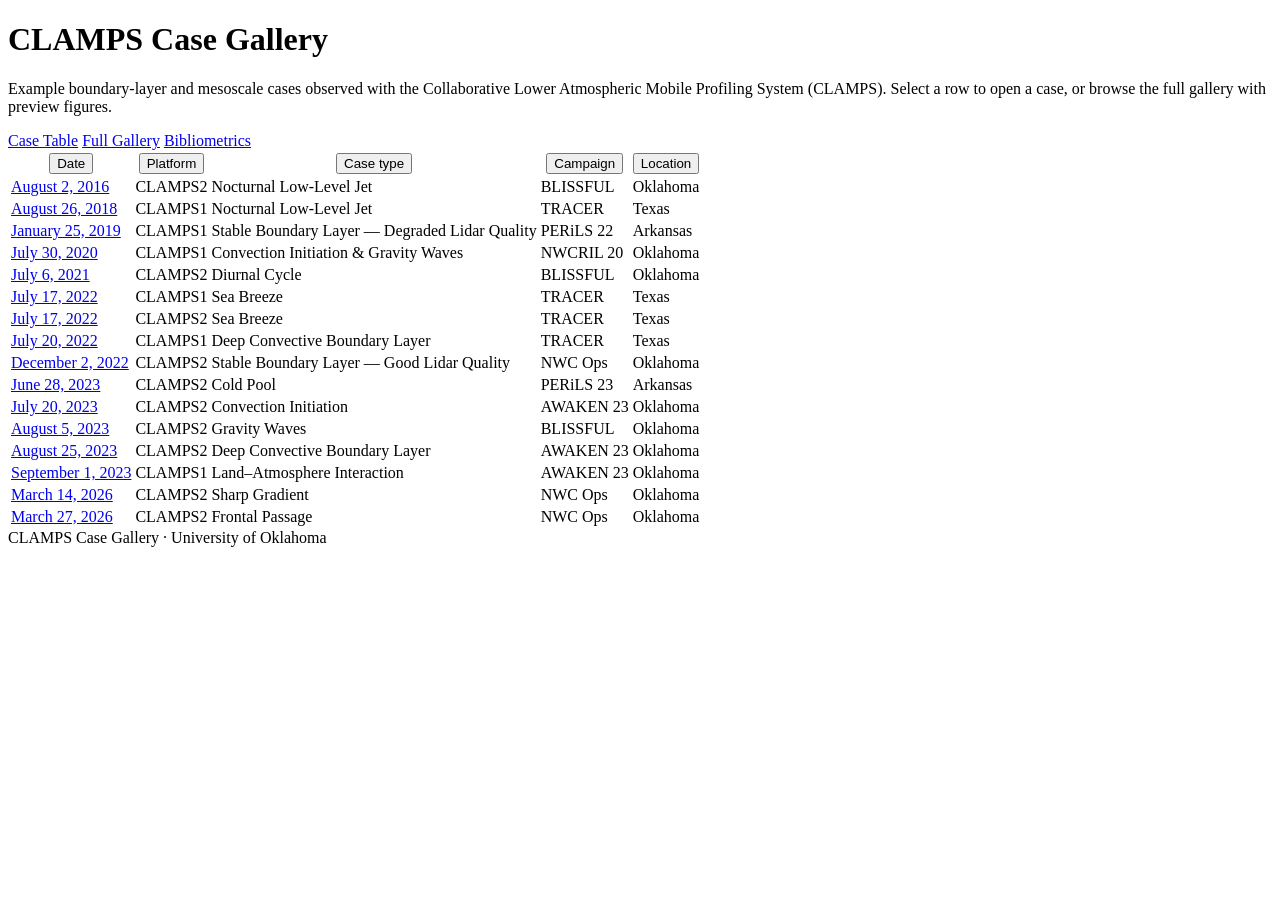
==== index.html @ bdd26a5c "Sync bibliometrics pipeline and Binder notebook for 726-work reproduction." ====
<!DOCTYPE html>
<html lang="en">
<head>
  <meta charset="utf-8">
  <meta name="viewport" content="width=device-width, initial-scale=1">
  <title>CLAMPS Case Gallery</title>
  <meta name="description" content="A directory of CLAMPS example cases with instrument visualizations.">
  <base href="./">
  <link rel="stylesheet" href="css/style.css">
</head>
<body>
  <header class="site-header">
    <div class="site-header__inner">
      <h1>CLAMPS Case Gallery</h1>
      <p>
        Example boundary-layer and mesoscale cases observed with the Collaborative
        Lower Atmospheric Mobile Profiling System (CLAMPS). Select a row to open
        a case, or browse the full gallery with preview figures.
      </p>
      <div class="header-actions">
        <a href="index.html" class="header-link header-link--active" aria-current="page">Case Table</a>
        <a href="gallery.html" class="header-link">Full Gallery</a>
        <a href="bibliometrics/index.html" class="header-link">Bibliometrics</a>
      </div>
    </div>
  </header>

  <main>
    <div class="table-panel">
      <table class="case-table" aria-label="CLAMPS example cases">
        <thead>
          <tr>
            <th scope="col">
              <button type="button" class="case-table__sort" data-column="date" aria-sort="ascending">
                Date <span class="case-table__sort-indicator" aria-hidden="true"></span>
              </button>
            </th>
            <th scope="col">
              <button type="button" class="case-table__sort" data-column="platform" aria-sort="none">
                Platform <span class="case-table__sort-indicator" aria-hidden="true"></span>
              </button>
            </th>
            <th scope="col">
              <button type="button" class="case-table__sort" data-column="title" aria-sort="none">
                Case type <span class="case-table__sort-indicator" aria-hidden="true"></span>
              </button>
            </th>
            <th scope="col">
              <button type="button" class="case-table__sort" data-column="campaign" aria-sort="none">
                Campaign <span class="case-table__sort-indicator" aria-hidden="true"></span>
              </button>
            </th>
            <th scope="col">
              <button type="button" class="case-table__sort" data-column="location" aria-sort="none">
                Location <span class="case-table__sort-indicator" aria-hidden="true"></span>
              </button>
            </th>
          </tr>
        </thead>
        <tbody id="case-table-body">
          <tr class="case-table__row" tabindex="0" role="link" data-href="case.html?id=nllj_c2" data-date="2016-08-02" data-platform="CLAMPS2" data-title="Nocturnal Low-Level Jet" data-campaign="BLISSFUL" data-location="Oklahoma">
            <td><a href="case.html?id=nllj_c2">August 2, 2016</a></td>
            <td>CLAMPS2</td>
            <td>Nocturnal Low-Level Jet</td>
            <td>BLISSFUL</td>
            <td>Oklahoma</td>
          </tr>
          <tr class="case-table__row" tabindex="0" role="link" data-href="case.html?id=nllj_c1" data-date="2018-08-26" data-platform="CLAMPS1" data-title="Nocturnal Low-Level Jet" data-campaign="TRACER" data-location="Texas">
            <td><a href="case.html?id=nllj_c1">August 26, 2018</a></td>
            <td>CLAMPS1</td>
            <td>Nocturnal Low-Level Jet</td>
            <td>TRACER</td>
            <td>Texas</td>
          </tr>
          <tr class="case-table__row" tabindex="0" role="link" data-href="case.html?id=stable_bad_dl_c1" data-date="2019-01-25" data-platform="CLAMPS1" data-title="Stable Boundary Layer — Degraded Lidar Quality" data-campaign="PERiLS 22" data-location="Arkansas">
            <td><a href="case.html?id=stable_bad_dl_c1">January 25, 2019</a></td>
            <td>CLAMPS1</td>
            <td>Stable Boundary Layer — Degraded Lidar Quality</td>
            <td>PERiLS 22</td>
            <td>Arkansas</td>
          </tr>
          <tr class="case-table__row" tabindex="0" role="link" data-href="case.html?id=ci_gravity_waves_c1" data-date="2020-07-30" data-platform="CLAMPS1" data-title="Convection Initiation &amp; Gravity Waves" data-campaign="NWCRIL 20" data-location="Oklahoma">
            <td><a href="case.html?id=ci_gravity_waves_c1">July 30, 2020</a></td>
            <td>CLAMPS1</td>
            <td>Convection Initiation &amp; Gravity Waves</td>
            <td>NWCRIL 20</td>
            <td>Oklahoma</td>
          </tr>
          <tr class="case-table__row" tabindex="0" role="link" data-href="case.html?id=diurnal_c2" data-date="2021-07-06" data-platform="CLAMPS2" data-title="Diurnal Cycle" data-campaign="BLISSFUL" data-location="Oklahoma">
            <td><a href="case.html?id=diurnal_c2">July 6, 2021</a></td>
            <td>CLAMPS2</td>
            <td>Diurnal Cycle</td>
            <td>BLISSFUL</td>
            <td>Oklahoma</td>
          </tr>
          <tr class="case-table__row" tabindex="0" role="link" data-href="case.html?id=sea_breeze_c1" data-date="2022-07-17" data-platform="CLAMPS1" data-title="Sea Breeze" data-campaign="TRACER" data-location="Texas">
            <td><a href="case.html?id=sea_breeze_c1">July 17, 2022</a></td>
            <td>CLAMPS1</td>
            <td>Sea Breeze</td>
            <td>TRACER</td>
            <td>Texas</td>
          </tr>
          <tr class="case-table__row" tabindex="0" role="link" data-href="case.html?id=sea_breeze_c2" data-date="2022-07-17" data-platform="CLAMPS2" data-title="Sea Breeze" data-campaign="TRACER" data-location="Texas">
            <td><a href="case.html?id=sea_breeze_c2">July 17, 2022</a></td>
            <td>CLAMPS2</td>
            <td>Sea Breeze</td>
            <td>TRACER</td>
            <td>Texas</td>
          </tr>
          <tr class="case-table__row" tabindex="0" role="link" data-href="case.html?id=deep_cbl_c1" data-date="2022-07-20" data-platform="CLAMPS1" data-title="Deep Convective Boundary Layer" data-campaign="TRACER" data-location="Texas">
            <td><a href="case.html?id=deep_cbl_c1">July 20, 2022</a></td>
            <td>CLAMPS1</td>
            <td>Deep Convective Boundary Layer</td>
            <td>TRACER</td>
            <td>Texas</td>
          </tr>
          <tr class="case-table__row" tabindex="0" role="link" data-href="case.html?id=stable_good_dl_c2" data-date="2022-12-02" data-platform="CLAMPS2" data-title="Stable Boundary Layer — Good Lidar Quality" data-campaign="NWC Ops" data-location="Oklahoma">
            <td><a href="case.html?id=stable_good_dl_c2">December 2, 2022</a></td>
            <td>CLAMPS2</td>
            <td>Stable Boundary Layer — Good Lidar Quality</td>
            <td>NWC Ops</td>
            <td>Oklahoma</td>
          </tr>
          <tr class="case-table__row" tabindex="0" role="link" data-href="case.html?id=cold_pool_c2" data-date="2023-06-28" data-platform="CLAMPS2" data-title="Cold Pool" data-campaign="PERiLS 23" data-location="Arkansas">
            <td><a href="case.html?id=cold_pool_c2">June 28, 2023</a></td>
            <td>CLAMPS2</td>
            <td>Cold Pool</td>
            <td>PERiLS 23</td>
            <td>Arkansas</td>
          </tr>
          <tr class="case-table__row" tabindex="0" role="link" data-href="case.html?id=ci_c2" data-date="2023-07-20" data-platform="CLAMPS2" data-title="Convection Initiation" data-campaign="AWAKEN 23" data-location="Oklahoma">
            <td><a href="case.html?id=ci_c2">July 20, 2023</a></td>
            <td>CLAMPS2</td>
            <td>Convection Initiation</td>
            <td>AWAKEN 23</td>
            <td>Oklahoma</td>
          </tr>
          <tr class="case-table__row" tabindex="0" role="link" data-href="case.html?id=gravity_waves_c2" data-date="2023-08-05" data-platform="CLAMPS2" data-title="Gravity Waves" data-campaign="BLISSFUL" data-location="Oklahoma">
            <td><a href="case.html?id=gravity_waves_c2">August 5, 2023</a></td>
            <td>CLAMPS2</td>
            <td>Gravity Waves</td>
            <td>BLISSFUL</td>
            <td>Oklahoma</td>
          </tr>
          <tr class="case-table__row" tabindex="0" role="link" data-href="case.html?id=deep_cbl_c2" data-date="2023-08-25" data-platform="CLAMPS2" data-title="Deep Convective Boundary Layer" data-campaign="AWAKEN 23" data-location="Oklahoma">
            <td><a href="case.html?id=deep_cbl_c2">August 25, 2023</a></td>
            <td>CLAMPS2</td>
            <td>Deep Convective Boundary Layer</td>
            <td>AWAKEN 23</td>
            <td>Oklahoma</td>
          </tr>
          <tr class="case-table__row" tabindex="0" role="link" data-href="case.html?id=la_interaction_c1" data-date="2023-09-01" data-platform="CLAMPS1" data-title="Land–Atmosphere Interaction" data-campaign="AWAKEN 23" data-location="Oklahoma">
            <td><a href="case.html?id=la_interaction_c1">September 1, 2023</a></td>
            <td>CLAMPS1</td>
            <td>Land–Atmosphere Interaction</td>
            <td>AWAKEN 23</td>
            <td>Oklahoma</td>
          </tr>
          <tr class="case-table__row" tabindex="0" role="link" data-href="case.html?id=sharp_grad_c2" data-date="2026-03-14" data-platform="CLAMPS2" data-title="Sharp Gradient" data-campaign="NWC Ops" data-location="Oklahoma">
            <td><a href="case.html?id=sharp_grad_c2">March 14, 2026</a></td>
            <td>CLAMPS2</td>
            <td>Sharp Gradient</td>
            <td>NWC Ops</td>
            <td>Oklahoma</td>
          </tr>
          <tr class="case-table__row" tabindex="0" role="link" data-href="case.html?id=fropa_c2" data-date="2026-03-27" data-platform="CLAMPS2" data-title="Frontal Passage" data-campaign="NWC Ops" data-location="Oklahoma">
            <td><a href="case.html?id=fropa_c2">March 27, 2026</a></td>
            <td>CLAMPS2</td>
            <td>Frontal Passage</td>
            <td>NWC Ops</td>
            <td>Oklahoma</td>
          </tr>
        </tbody>
      </table>
    </div>
  </main>

  <footer class="site-footer">
    CLAMPS Case Gallery &middot; University of Oklahoma
  </footer>

  <script type="module" src="js/home.js"></script>
</body>
</html>
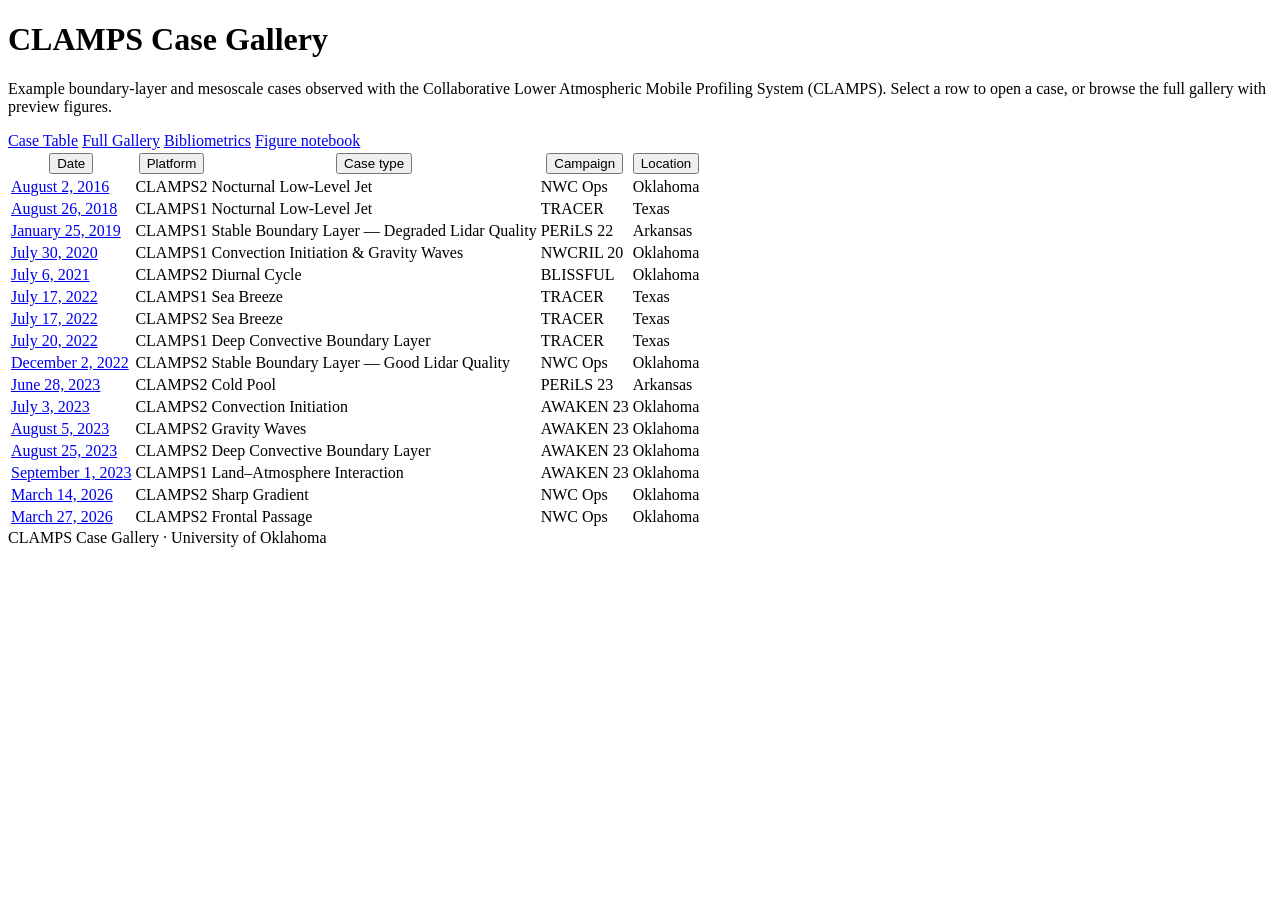
==== commit 167f7c86: "Publish updated gallery figures, metadata fixes, and ci_c1 Binder notebook. Replots all 17 cases wit" ====
--- a/index.html
+++ b/index.html
@@ -21,6 +21,7 @@
         <a href="index.html" class="header-link header-link--active" aria-current="page">Case Table</a>
         <a href="gallery.html" class="header-link">Full Gallery</a>
         <a href="bibliometrics/index.html" class="header-link">Bibliometrics</a>
+        <a href="case_reproduce/index.html" class="header-link">Figure notebook</a>
       </div>
     </div>
   </header>
@@ -58,11 +59,11 @@
           </tr>
         </thead>
         <tbody id="case-table-body">
-          <tr class="case-table__row" tabindex="0" role="link" data-href="case.html?id=nllj_c2" data-date="2016-08-02" data-platform="CLAMPS2" data-title="Nocturnal Low-Level Jet" data-campaign="BLISSFUL" data-location="Oklahoma">
+          <tr class="case-table__row" tabindex="0" role="link" data-href="case.html?id=nllj_c2" data-date="2016-08-02" data-platform="CLAMPS2" data-title="Nocturnal Low-Level Jet" data-campaign="NWC Ops" data-location="Oklahoma">
             <td><a href="case.html?id=nllj_c2">August 2, 2016</a></td>
             <td>CLAMPS2</td>
             <td>Nocturnal Low-Level Jet</td>
-            <td>BLISSFUL</td>
+            <td>NWC Ops</td>
             <td>Oklahoma</td>
           </tr>
           <tr class="case-table__row" tabindex="0" role="link" data-href="case.html?id=nllj_c1" data-date="2018-08-26" data-platform="CLAMPS1" data-title="Nocturnal Low-Level Jet" data-campaign="TRACER" data-location="Texas">
@@ -128,18 +129,18 @@
             <td>PERiLS 23</td>
             <td>Arkansas</td>
           </tr>
-          <tr class="case-table__row" tabindex="0" role="link" data-href="case.html?id=ci_c2" data-date="2023-07-20" data-platform="CLAMPS2" data-title="Convection Initiation" data-campaign="AWAKEN 23" data-location="Oklahoma">
-            <td><a href="case.html?id=ci_c2">July 20, 2023</a></td>
+          <tr class="case-table__row" tabindex="0" role="link" data-href="case.html?id=ci_c2" data-date="2023-07-03" data-platform="CLAMPS2" data-title="Convection Initiation" data-campaign="AWAKEN 23" data-location="Oklahoma">
+            <td><a href="case.html?id=ci_c2">July 3, 2023</a></td>
             <td>CLAMPS2</td>
             <td>Convection Initiation</td>
             <td>AWAKEN 23</td>
             <td>Oklahoma</td>
           </tr>
-          <tr class="case-table__row" tabindex="0" role="link" data-href="case.html?id=gravity_waves_c2" data-date="2023-08-05" data-platform="CLAMPS2" data-title="Gravity Waves" data-campaign="BLISSFUL" data-location="Oklahoma">
+          <tr class="case-table__row" tabindex="0" role="link" data-href="case.html?id=gravity_waves_c2" data-date="2023-08-05" data-platform="CLAMPS2" data-title="Gravity Waves" data-campaign="AWAKEN 23" data-location="Oklahoma">
             <td><a href="case.html?id=gravity_waves_c2">August 5, 2023</a></td>
             <td>CLAMPS2</td>
             <td>Gravity Waves</td>
-            <td>BLISSFUL</td>
+            <td>AWAKEN 23</td>
             <td>Oklahoma</td>
           </tr>
           <tr class="case-table__row" tabindex="0" role="link" data-href="case.html?id=deep_cbl_c2" data-date="2023-08-25" data-platform="CLAMPS2" data-title="Deep Convective Boundary Layer" data-campaign="AWAKEN 23" data-location="Oklahoma">
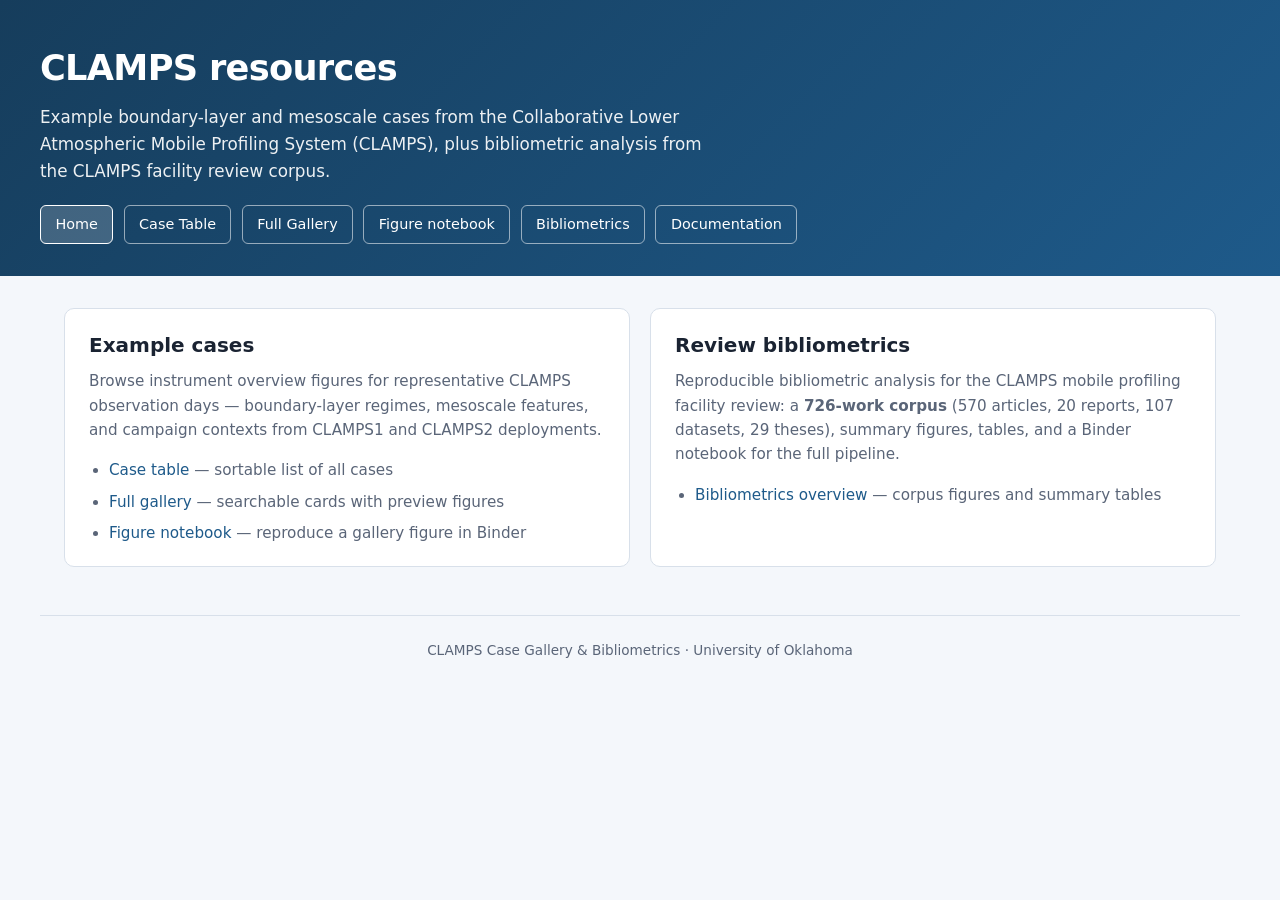
==== commit 24fd986a: "Add site hub, unified nav, and explicit CLAMPS data notebook. Split the home page into a light hub w" ====
--- a/index.html
+++ b/index.html
@@ -3,183 +3,64 @@
 <head>
   <meta charset="utf-8">
   <meta name="viewport" content="width=device-width, initial-scale=1">
-  <title>CLAMPS Case Gallery</title>
-  <meta name="description" content="A directory of CLAMPS example cases with instrument visualizations.">
+  <title>CLAMPS Case Gallery &amp; Bibliometrics</title>
+  <meta name="description" content="CLAMPS example cases, figure reproduction notebooks, and review-paper bibliometric analysis.">
   <base href="./">
   <link rel="stylesheet" href="css/style.css">
 </head>
 <body>
   <header class="site-header">
     <div class="site-header__inner">
-      <h1>CLAMPS Case Gallery</h1>
+      <h1>CLAMPS resources</h1>
       <p>
-        Example boundary-layer and mesoscale cases observed with the Collaborative
-        Lower Atmospheric Mobile Profiling System (CLAMPS). Select a row to open
-        a case, or browse the full gallery with preview figures.
+        Example boundary-layer and mesoscale cases from the Collaborative Lower
+        Atmospheric Mobile Profiling System (CLAMPS), plus bibliometric analysis
+        from the CLAMPS facility review corpus.
       </p>
       <div class="header-actions">
-        <a href="index.html" class="header-link header-link--active" aria-current="page">Case Table</a>
+        <a href="index.html" class="header-link header-link--active" aria-current="page">Home</a>
+        <a href="case-table.html" class="header-link">Case Table</a>
         <a href="gallery.html" class="header-link">Full Gallery</a>
+        <a href="case_reproduce/index.html" class="header-link">Figure notebook</a>
         <a href="bibliometrics/index.html" class="header-link">Bibliometrics</a>
-        <a href="case_reproduce/index.html" class="header-link">Figure notebook</a>
+        <a href="README.md" class="header-link">Documentation</a>
       </div>
     </div>
   </header>
 
   <main>
-    <div class="table-panel">
-      <table class="case-table" aria-label="CLAMPS example cases">
-        <thead>
-          <tr>
-            <th scope="col">
-              <button type="button" class="case-table__sort" data-column="date" aria-sort="ascending">
-                Date <span class="case-table__sort-indicator" aria-hidden="true"></span>
-              </button>
-            </th>
-            <th scope="col">
-              <button type="button" class="case-table__sort" data-column="platform" aria-sort="none">
-                Platform <span class="case-table__sort-indicator" aria-hidden="true"></span>
-              </button>
-            </th>
-            <th scope="col">
-              <button type="button" class="case-table__sort" data-column="title" aria-sort="none">
-                Case type <span class="case-table__sort-indicator" aria-hidden="true"></span>
-              </button>
-            </th>
-            <th scope="col">
-              <button type="button" class="case-table__sort" data-column="campaign" aria-sort="none">
-                Campaign <span class="case-table__sort-indicator" aria-hidden="true"></span>
-              </button>
-            </th>
-            <th scope="col">
-              <button type="button" class="case-table__sort" data-column="location" aria-sort="none">
-                Location <span class="case-table__sort-indicator" aria-hidden="true"></span>
-              </button>
-            </th>
-          </tr>
-        </thead>
-        <tbody id="case-table-body">
-          <tr class="case-table__row" tabindex="0" role="link" data-href="case.html?id=nllj_c2" data-date="2016-08-02" data-platform="CLAMPS2" data-title="Nocturnal Low-Level Jet" data-campaign="NWC Ops" data-location="Oklahoma">
-            <td><a href="case.html?id=nllj_c2">August 2, 2016</a></td>
-            <td>CLAMPS2</td>
-            <td>Nocturnal Low-Level Jet</td>
-            <td>NWC Ops</td>
-            <td>Oklahoma</td>
-          </tr>
-          <tr class="case-table__row" tabindex="0" role="link" data-href="case.html?id=nllj_c1" data-date="2018-08-26" data-platform="CLAMPS1" data-title="Nocturnal Low-Level Jet" data-campaign="TRACER" data-location="Texas">
-            <td><a href="case.html?id=nllj_c1">August 26, 2018</a></td>
-            <td>CLAMPS1</td>
-            <td>Nocturnal Low-Level Jet</td>
-            <td>TRACER</td>
-            <td>Texas</td>
-          </tr>
-          <tr class="case-table__row" tabindex="0" role="link" data-href="case.html?id=stable_bad_dl_c1" data-date="2019-01-25" data-platform="CLAMPS1" data-title="Stable Boundary Layer — Degraded Lidar Quality" data-campaign="PERiLS 22" data-location="Arkansas">
-            <td><a href="case.html?id=stable_bad_dl_c1">January 25, 2019</a></td>
-            <td>CLAMPS1</td>
-            <td>Stable Boundary Layer — Degraded Lidar Quality</td>
-            <td>PERiLS 22</td>
-            <td>Arkansas</td>
-          </tr>
-          <tr class="case-table__row" tabindex="0" role="link" data-href="case.html?id=ci_gravity_waves_c1" data-date="2020-07-30" data-platform="CLAMPS1" data-title="Convection Initiation &amp; Gravity Waves" data-campaign="NWCRIL 20" data-location="Oklahoma">
-            <td><a href="case.html?id=ci_gravity_waves_c1">July 30, 2020</a></td>
-            <td>CLAMPS1</td>
-            <td>Convection Initiation &amp; Gravity Waves</td>
-            <td>NWCRIL 20</td>
-            <td>Oklahoma</td>
-          </tr>
-          <tr class="case-table__row" tabindex="0" role="link" data-href="case.html?id=diurnal_c2" data-date="2021-07-06" data-platform="CLAMPS2" data-title="Diurnal Cycle" data-campaign="BLISSFUL" data-location="Oklahoma">
-            <td><a href="case.html?id=diurnal_c2">July 6, 2021</a></td>
-            <td>CLAMPS2</td>
-            <td>Diurnal Cycle</td>
-            <td>BLISSFUL</td>
-            <td>Oklahoma</td>
-          </tr>
-          <tr class="case-table__row" tabindex="0" role="link" data-href="case.html?id=sea_breeze_c1" data-date="2022-07-17" data-platform="CLAMPS1" data-title="Sea Breeze" data-campaign="TRACER" data-location="Texas">
-            <td><a href="case.html?id=sea_breeze_c1">July 17, 2022</a></td>
-            <td>CLAMPS1</td>
-            <td>Sea Breeze</td>
-            <td>TRACER</td>
-            <td>Texas</td>
-          </tr>
-          <tr class="case-table__row" tabindex="0" role="link" data-href="case.html?id=sea_breeze_c2" data-date="2022-07-17" data-platform="CLAMPS2" data-title="Sea Breeze" data-campaign="TRACER" data-location="Texas">
-            <td><a href="case.html?id=sea_breeze_c2">July 17, 2022</a></td>
-            <td>CLAMPS2</td>
-            <td>Sea Breeze</td>
-            <td>TRACER</td>
-            <td>Texas</td>
-          </tr>
-          <tr class="case-table__row" tabindex="0" role="link" data-href="case.html?id=deep_cbl_c1" data-date="2022-07-20" data-platform="CLAMPS1" data-title="Deep Convective Boundary Layer" data-campaign="TRACER" data-location="Texas">
-            <td><a href="case.html?id=deep_cbl_c1">July 20, 2022</a></td>
-            <td>CLAMPS1</td>
-            <td>Deep Convective Boundary Layer</td>
-            <td>TRACER</td>
-            <td>Texas</td>
-          </tr>
-          <tr class="case-table__row" tabindex="0" role="link" data-href="case.html?id=stable_good_dl_c2" data-date="2022-12-02" data-platform="CLAMPS2" data-title="Stable Boundary Layer — Good Lidar Quality" data-campaign="NWC Ops" data-location="Oklahoma">
-            <td><a href="case.html?id=stable_good_dl_c2">December 2, 2022</a></td>
-            <td>CLAMPS2</td>
-            <td>Stable Boundary Layer — Good Lidar Quality</td>
-            <td>NWC Ops</td>
-            <td>Oklahoma</td>
-          </tr>
-          <tr class="case-table__row" tabindex="0" role="link" data-href="case.html?id=cold_pool_c2" data-date="2023-06-28" data-platform="CLAMPS2" data-title="Cold Pool" data-campaign="PERiLS 23" data-location="Arkansas">
-            <td><a href="case.html?id=cold_pool_c2">June 28, 2023</a></td>
-            <td>CLAMPS2</td>
-            <td>Cold Pool</td>
-            <td>PERiLS 23</td>
-            <td>Arkansas</td>
-          </tr>
-          <tr class="case-table__row" tabindex="0" role="link" data-href="case.html?id=ci_c2" data-date="2023-07-03" data-platform="CLAMPS2" data-title="Convection Initiation" data-campaign="AWAKEN 23" data-location="Oklahoma">
-            <td><a href="case.html?id=ci_c2">July 3, 2023</a></td>
-            <td>CLAMPS2</td>
-            <td>Convection Initiation</td>
-            <td>AWAKEN 23</td>
-            <td>Oklahoma</td>
-          </tr>
-          <tr class="case-table__row" tabindex="0" role="link" data-href="case.html?id=gravity_waves_c2" data-date="2023-08-05" data-platform="CLAMPS2" data-title="Gravity Waves" data-campaign="AWAKEN 23" data-location="Oklahoma">
-            <td><a href="case.html?id=gravity_waves_c2">August 5, 2023</a></td>
-            <td>CLAMPS2</td>
-            <td>Gravity Waves</td>
-            <td>AWAKEN 23</td>
-            <td>Oklahoma</td>
-          </tr>
-          <tr class="case-table__row" tabindex="0" role="link" data-href="case.html?id=deep_cbl_c2" data-date="2023-08-25" data-platform="CLAMPS2" data-title="Deep Convective Boundary Layer" data-campaign="AWAKEN 23" data-location="Oklahoma">
-            <td><a href="case.html?id=deep_cbl_c2">August 25, 2023</a></td>
-            <td>CLAMPS2</td>
-            <td>Deep Convective Boundary Layer</td>
-            <td>AWAKEN 23</td>
-            <td>Oklahoma</td>
-          </tr>
-          <tr class="case-table__row" tabindex="0" role="link" data-href="case.html?id=la_interaction_c1" data-date="2023-09-01" data-platform="CLAMPS1" data-title="Land–Atmosphere Interaction" data-campaign="AWAKEN 23" data-location="Oklahoma">
-            <td><a href="case.html?id=la_interaction_c1">September 1, 2023</a></td>
-            <td>CLAMPS1</td>
-            <td>Land–Atmosphere Interaction</td>
-            <td>AWAKEN 23</td>
-            <td>Oklahoma</td>
-          </tr>
-          <tr class="case-table__row" tabindex="0" role="link" data-href="case.html?id=sharp_grad_c2" data-date="2026-03-14" data-platform="CLAMPS2" data-title="Sharp Gradient" data-campaign="NWC Ops" data-location="Oklahoma">
-            <td><a href="case.html?id=sharp_grad_c2">March 14, 2026</a></td>
-            <td>CLAMPS2</td>
-            <td>Sharp Gradient</td>
-            <td>NWC Ops</td>
-            <td>Oklahoma</td>
-          </tr>
-          <tr class="case-table__row" tabindex="0" role="link" data-href="case.html?id=fropa_c2" data-date="2026-03-27" data-platform="CLAMPS2" data-title="Frontal Passage" data-campaign="NWC Ops" data-location="Oklahoma">
-            <td><a href="case.html?id=fropa_c2">March 27, 2026</a></td>
-            <td>CLAMPS2</td>
-            <td>Frontal Passage</td>
-            <td>NWC Ops</td>
-            <td>Oklahoma</td>
-          </tr>
-        </tbody>
-      </table>
+    <div class="hub-grid">
+      <section class="hub-card content-section">
+        <h2>Example cases</h2>
+        <p>
+          Browse instrument overview figures for representative CLAMPS observation
+          days — boundary-layer regimes, mesoscale features, and campaign contexts
+          from CLAMPS1 and CLAMPS2 deployments.
+        </p>
+        <ul class="hub-links">
+          <li><a href="case-table.html">Case table</a> — sortable list of all cases</li>
+          <li><a href="gallery.html">Full gallery</a> — searchable cards with preview figures</li>
+          <li><a href="case_reproduce/index.html">Figure notebook</a> — reproduce a gallery figure in Binder</li>
+        </ul>
+      </section>
+
+      <section class="hub-card content-section">
+        <h2>Review bibliometrics</h2>
+        <p>
+          Reproducible bibliometric analysis for the CLAMPS mobile profiling
+          facility review: a <strong>726-work corpus</strong> (570 articles,
+          20 reports, 107 datasets, 29 theses), summary figures, tables, and
+          a Binder notebook for the full pipeline.
+        </p>
+        <ul class="hub-links">
+          <li><a href="bibliometrics/index.html">Bibliometrics overview</a> — corpus figures and summary tables</li>
+        </ul>
+      </section>
     </div>
   </main>
 
   <footer class="site-footer">
-    CLAMPS Case Gallery &middot; University of Oklahoma
+    CLAMPS Case Gallery &amp; Bibliometrics &middot; University of Oklahoma
   </footer>
-
-  <script type="module" src="js/home.js"></script>
 </body>
 </html>
--- a/css/style.css
+++ b/css/style.css
@@ -0,0 +1,518 @@
+:root {
+  --bg: #f4f7fb;
+  --surface: #ffffff;
+  --text: #1a2332;
+  --text-muted: #5a6578;
+  --accent: #1e5a8a;
+  --accent-light: #e8f1f8;
+  --border: #d8e0ea;
+  --shadow: 0 2px 12px rgba(26, 35, 50, 0.08);
+  --radius: 10px;
+  --max-width: 1200px;
+  --font: "Segoe UI", system-ui, -apple-system, sans-serif;
+}
+
+*,
+*::before,
+*::after {
+  box-sizing: border-box;
+}
+
+html {
+  scroll-behavior: smooth;
+}
+
+body {
+  margin: 0;
+  font-family: var(--font);
+  font-size: 16px;
+  line-height: 1.6;
+  color: var(--text);
+  background: var(--bg);
+  min-height: 100vh;
+}
+
+a {
+  color: var(--accent);
+  text-decoration: none;
+}
+
+a:hover {
+  text-decoration: underline;
+}
+
+.site-header {
+  background: linear-gradient(135deg, #163d5c 0%, #1e5a8a 100%);
+  color: #fff;
+  padding: 2.5rem 1.5rem 2rem;
+}
+
+.site-header__inner {
+  max-width: var(--max-width);
+  margin: 0 auto;
+}
+
+.site-header h1 {
+  margin: 0 0 0.5rem;
+  font-size: clamp(1.6rem, 4vw, 2.2rem);
+  font-weight: 600;
+  letter-spacing: -0.02em;
+}
+
+.site-header p {
+  margin: 0;
+  max-width: 42rem;
+  opacity: 0.92;
+  font-size: 1.05rem;
+}
+
+.site-nav {
+  margin-top: 1.25rem;
+}
+
+.site-nav a {
+  color: #fff;
+  font-size: 0.9rem;
+  opacity: 0.85;
+}
+
+.site-nav a:hover {
+  opacity: 1;
+}
+
+.site-nav__sep {
+  opacity: 0.55;
+  margin: 0 0.35rem;
+}
+
+.header-actions {
+  display: flex;
+  flex-wrap: wrap;
+  gap: 0.65rem;
+  margin-top: 1.25rem;
+}
+
+.header-link {
+  display: inline-block;
+  padding: 0.45rem 0.9rem;
+  border: 1px solid rgba(255, 255, 255, 0.55);
+  border-radius: 6px;
+  color: #fff;
+  font-size: 0.9rem;
+  font-weight: 500;
+  text-decoration: none;
+}
+
+.header-link:hover {
+  background: rgba(255, 255, 255, 0.12);
+  text-decoration: none;
+}
+
+.header-link--active {
+  background: rgba(255, 255, 255, 0.18);
+  border-color: #fff;
+}
+
+main {
+  max-width: var(--max-width);
+  margin: 0 auto;
+  padding: 2rem 1.5rem 3rem;
+}
+
+.controls {
+  display: flex;
+  flex-wrap: wrap;
+  gap: 1rem;
+  align-items: center;
+  margin-bottom: 1.75rem;
+}
+
+.controls label {
+  font-size: 0.875rem;
+  color: var(--text-muted);
+  font-weight: 500;
+}
+
+.controls select,
+.controls input[type="search"] {
+  font: inherit;
+  padding: 0.5rem 0.75rem;
+  border: 1px solid var(--border);
+  border-radius: 6px;
+  background: var(--surface);
+  color: var(--text);
+}
+
+.controls input[type="search"] {
+  min-width: 220px;
+  flex: 1;
+}
+
+.case-count {
+  margin-left: auto;
+  font-size: 0.875rem;
+  color: var(--text-muted);
+}
+
+.table-panel {
+  background: var(--surface);
+  border: 1px solid var(--border);
+  border-radius: var(--radius);
+  box-shadow: var(--shadow);
+  overflow: hidden;
+}
+
+.case-table {
+  width: 100%;
+  border-collapse: collapse;
+  font-size: 0.95rem;
+}
+
+.case-table thead {
+  background: #fafbfd;
+  border-bottom: 1px solid var(--border);
+}
+
+.case-table th,
+.case-table td {
+  padding: 0.85rem 1rem;
+  text-align: left;
+  vertical-align: top;
+}
+
+.case-table th {
+  padding: 0;
+  font-size: 0.8rem;
+  font-weight: 600;
+  text-transform: uppercase;
+  letter-spacing: 0.04em;
+  color: var(--text-muted);
+}
+
+.case-table__sort {
+  display: flex;
+  align-items: center;
+  gap: 0.35rem;
+  width: 100%;
+  padding: 0.85rem 1rem;
+  border: 0;
+  background: transparent;
+  font: inherit;
+  font-weight: 600;
+  text-transform: uppercase;
+  letter-spacing: 0.04em;
+  color: inherit;
+  text-align: left;
+  cursor: pointer;
+}
+
+.case-table__sort:hover {
+  color: var(--accent);
+  background: #f0f4f8;
+}
+
+.case-table__sort:focus {
+  outline: none;
+}
+
+.case-table__sort:focus-visible {
+  box-shadow: inset 0 0 0 2px var(--accent);
+}
+
+.case-table__sort--active {
+  color: var(--accent);
+}
+
+.case-table__sort:disabled {
+  cursor: default;
+  opacity: 0.65;
+}
+
+.case-table__sort:disabled:hover {
+  color: inherit;
+  background: transparent;
+}
+
+.case-table__sort-indicator {
+  font-size: 0.65rem;
+  line-height: 1;
+}
+
+.case-table tbody tr + tr {
+  border-top: 1px solid var(--border);
+}
+
+.case-table__row {
+  cursor: pointer;
+  transition: background 0.12s ease;
+}
+
+.case-table__row:hover,
+.case-table__row:focus {
+  background: var(--accent-light);
+  outline: none;
+}
+
+.case-table__row:focus-visible {
+  box-shadow: inset 0 0 0 2px var(--accent);
+}
+
+.case-table td:first-child {
+  white-space: nowrap;
+}
+
+.case-table td a {
+  color: inherit;
+  font-weight: 500;
+  text-decoration: none;
+}
+
+.case-table td a:hover {
+  color: var(--accent);
+  text-decoration: underline;
+}
+
+.case-grid {
+  display: grid;
+  grid-template-columns: repeat(auto-fill, minmax(280px, 1fr));
+  gap: 1.25rem;
+  list-style: none;
+  margin: 0;
+  padding: 0;
+}
+
+.case-card {
+  background: var(--surface);
+  border: 1px solid var(--border);
+  border-radius: var(--radius);
+  overflow: hidden;
+  box-shadow: var(--shadow);
+  transition: transform 0.15s ease, box-shadow 0.15s ease;
+}
+
+.case-card:hover {
+  transform: translateY(-2px);
+  box-shadow: 0 6px 20px rgba(26, 35, 50, 0.12);
+}
+
+.case-card a {
+  display: block;
+  color: inherit;
+  text-decoration: none;
+}
+
+.case-card__thumb {
+  aspect-ratio: 16 / 10;
+  background: #eef2f7;
+  overflow: hidden;
+  border-bottom: 1px solid var(--border);
+}
+
+.case-card__thumb img {
+  width: 100%;
+  height: 100%;
+  object-fit: cover;
+  object-position: top center;
+  display: block;
+}
+
+.case-card__body {
+  padding: 1rem 1.1rem 1.15rem;
+}
+
+.case-card__date {
+  font-size: 0.8rem;
+  color: var(--text-muted);
+  margin: 0 0 0.25rem;
+}
+
+.case-card__title {
+  margin: 0;
+  font-size: 1.05rem;
+  font-weight: 600;
+  line-height: 1.35;
+}
+
+.case-card__subtitle {
+  margin: 0.2rem 0 0;
+  font-size: 0.875rem;
+  color: var(--text-muted);
+}
+
+.tag-list {
+  display: flex;
+  flex-wrap: wrap;
+  gap: 0.4rem;
+  margin: 0.75rem 0 0;
+  padding: 0;
+  list-style: none;
+}
+
+.tag {
+  font-size: 0.72rem;
+  padding: 0.15rem 0.5rem;
+  background: var(--accent-light);
+  color: var(--accent);
+  border-radius: 999px;
+  font-weight: 500;
+}
+
+.tag--meta {
+  background: #edf2f7;
+  color: var(--text);
+  border: 1px solid var(--border);
+}
+
+/* Case detail page */
+.case-header {
+  margin-bottom: 1.5rem;
+}
+
+.case-header h1 {
+  margin: 0 0 0.5rem;
+  font-size: clamp(1.4rem, 3.5vw, 2rem);
+}
+
+.case-meta {
+  display: flex;
+  flex-wrap: wrap;
+  gap: 0.75rem 1.5rem;
+  font-size: 0.95rem;
+  color: var(--text-muted);
+}
+
+.back-link {
+  display: inline-flex;
+  align-items: center;
+  gap: 0.35rem;
+  font-size: 0.9rem;
+  font-weight: 500;
+  margin-bottom: 0.5rem;
+  margin-right: 1rem;
+}
+
+.figure-panel {
+  background: var(--surface);
+  border: 1px solid var(--border);
+  border-radius: var(--radius);
+  box-shadow: var(--shadow);
+  overflow: hidden;
+  margin-bottom: 2rem;
+}
+
+.figure-panel__header {
+  padding: 0.85rem 1.25rem;
+  border-bottom: 1px solid var(--border);
+  font-weight: 600;
+  font-size: 0.95rem;
+  background: #fafbfd;
+}
+
+.figure-panel__body {
+  padding: 0.5rem;
+  line-height: 0;
+}
+
+.figure-panel__body img {
+  width: 100%;
+  height: auto;
+  display: block;
+}
+
+.content-section {
+  background: var(--surface);
+  border: 1px solid var(--border);
+  border-radius: var(--radius);
+  padding: 1.25rem 1.5rem;
+  margin-bottom: 1.25rem;
+}
+
+.content-section h2 {
+  margin: 0 0 0.5rem;
+  font-size: 1.1rem;
+}
+
+.content-section p {
+  margin: 0;
+  color: var(--text-muted);
+  font-size: 0.95rem;
+}
+
+.content-section p + p {
+  margin-top: 0.75rem;
+}
+
+.hub-grid {
+  display: grid;
+  grid-template-columns: repeat(auto-fit, minmax(min(100%, 340px), 1fr));
+  gap: 1.25rem;
+}
+
+.hub-card {
+  display: flex;
+  flex-direction: column;
+  margin-bottom: 0;
+}
+
+.hub-card h2 {
+  font-size: 1.25rem;
+}
+
+.hub-links {
+  margin: 1rem 0 0;
+  padding-left: 1.25rem;
+  color: var(--text-muted);
+  font-size: 0.95rem;
+}
+
+.hub-links li + li {
+  margin-top: 0.45rem;
+}
+
+.placeholder-note {
+  border-style: dashed;
+  background: #fafbfd;
+}
+
+.site-footer {
+  max-width: var(--max-width);
+  margin: 0 auto;
+  padding: 1.5rem;
+  font-size: 0.85rem;
+  color: var(--text-muted);
+  border-top: 1px solid var(--border);
+  text-align: center;
+}
+
+.empty-state {
+  text-align: center;
+  padding: 3rem 1rem;
+  color: var(--text-muted);
+}
+
+.error-state {
+  background: #fff5f5;
+  border: 1px solid #f5c2c2;
+  border-radius: var(--radius);
+  padding: 1.5rem;
+  color: #8b2e2e;
+}
+
+@media (max-width: 600px) {
+  .controls {
+    flex-direction: column;
+    align-items: stretch;
+  }
+
+  .case-count {
+    margin-left: 0;
+  }
+
+  .table-panel {
+    overflow-x: auto;
+  }
+
+  .case-table {
+    min-width: 640px;
+  }
+}
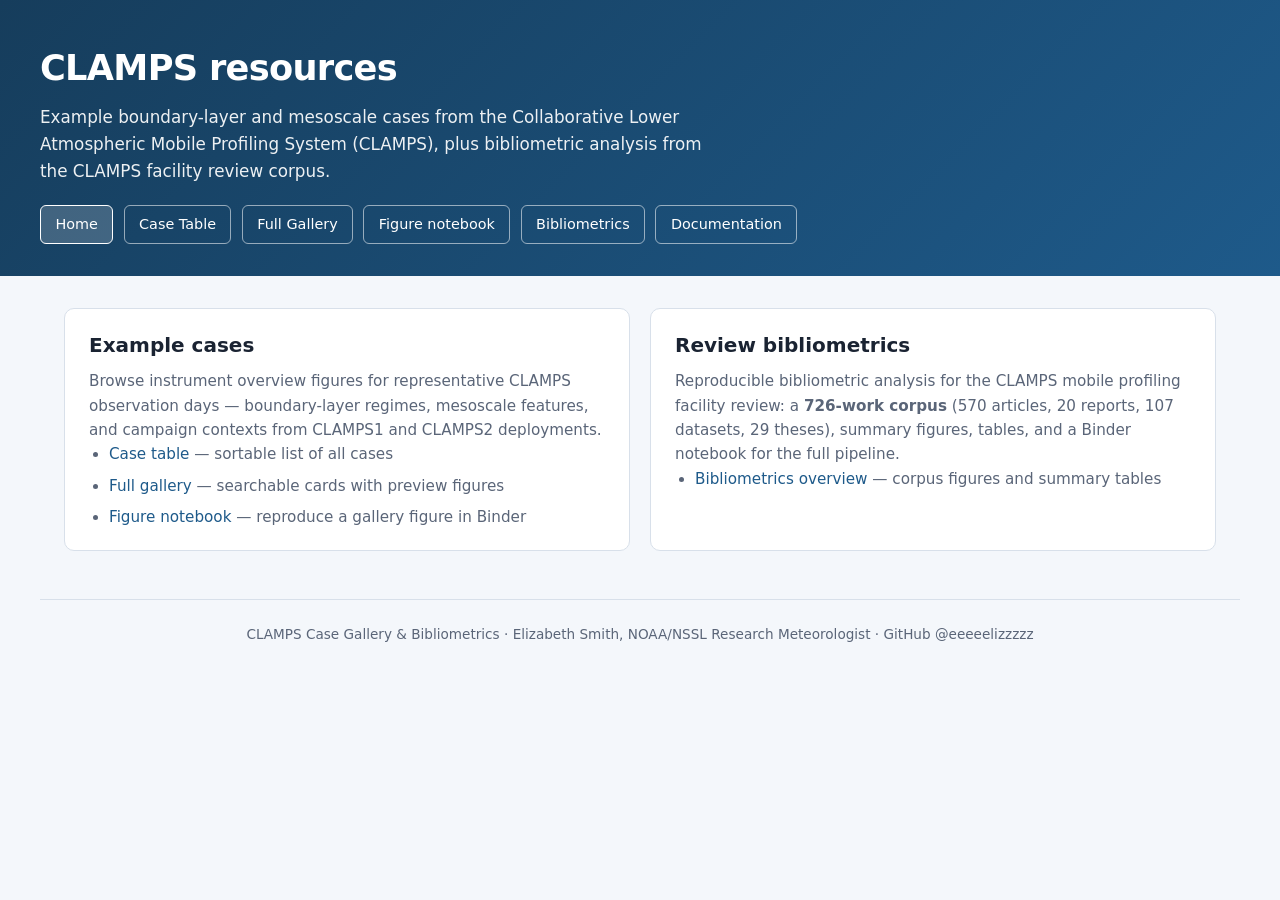
==== commit 8c88cbb5: "Update site navigation, footers, and bibliometrics doc link. Point header Documentation to the GitHu" ====
--- a/index.html
+++ b/index.html
@@ -23,7 +23,7 @@
         <a href="gallery.html" class="header-link">Full Gallery</a>
         <a href="case_reproduce/index.html" class="header-link">Figure notebook</a>
         <a href="bibliometrics/index.html" class="header-link">Bibliometrics</a>
-        <a href="README.md" class="header-link">Documentation</a>
+        <a href="https://github.com/eeeeelizzzzz/CLAMPS_CaseGallery" class="header-link" target="_blank" rel="noopener noreferrer">Documentation</a>
       </div>
     </div>
   </header>
@@ -60,7 +60,7 @@
   </main>
 
   <footer class="site-footer">
-    CLAMPS Case Gallery &amp; Bibliometrics &middot; University of Oklahoma
+    CLAMPS Case Gallery &amp; Bibliometrics &middot; Elizabeth Smith, NOAA/NSSL Research Meteorologist &middot; GitHub <a href="https://github.com/eeeeelizzzzz">@eeeeelizzzzz</a>
   </footer>
 </body>
 </html>
--- a/css/style.css
+++ b/css/style.css
@@ -117,6 +117,26 @@
   max-width: var(--max-width);
   margin: 0 auto;
   padding: 2rem 1.5rem 3rem;
+}
+
+.page-actions {
+  margin-bottom: 1.5rem;
+}
+
+.doc-button {
+  display: inline-block;
+  padding: 0.45rem 0.9rem;
+  border: 1px solid var(--accent);
+  border-radius: 6px;
+  color: var(--accent);
+  font-size: 0.9rem;
+  font-weight: 500;
+  text-decoration: none;
+}
+
+.doc-button:hover {
+  background: var(--accent-light);
+  text-decoration: none;
 }
 
 .controls {
@@ -442,6 +462,25 @@
   margin-top: 0.75rem;
 }
 
+.content-section ul {
+  margin: 0;
+  padding-left: 1.25rem;
+  color: var(--text-muted);
+  font-size: 0.95rem;
+}
+
+.content-section li + li {
+  margin-top: 0.5rem;
+}
+
+.content-section .katex {
+  font-size: 1em;
+}
+
+.content-section .katex-display {
+  margin: 0.75rem 0;
+}
+
 .hub-grid {
   display: grid;
   grid-template-columns: repeat(auto-fit, minmax(min(100%, 340px), 1fr));
@@ -482,6 +521,15 @@
   color: var(--text-muted);
   border-top: 1px solid var(--border);
   text-align: center;
+}
+
+.site-footer a {
+  color: inherit;
+  font-weight: 500;
+}
+
+.site-footer a:hover {
+  color: var(--accent);
 }
 
 .empty-state {
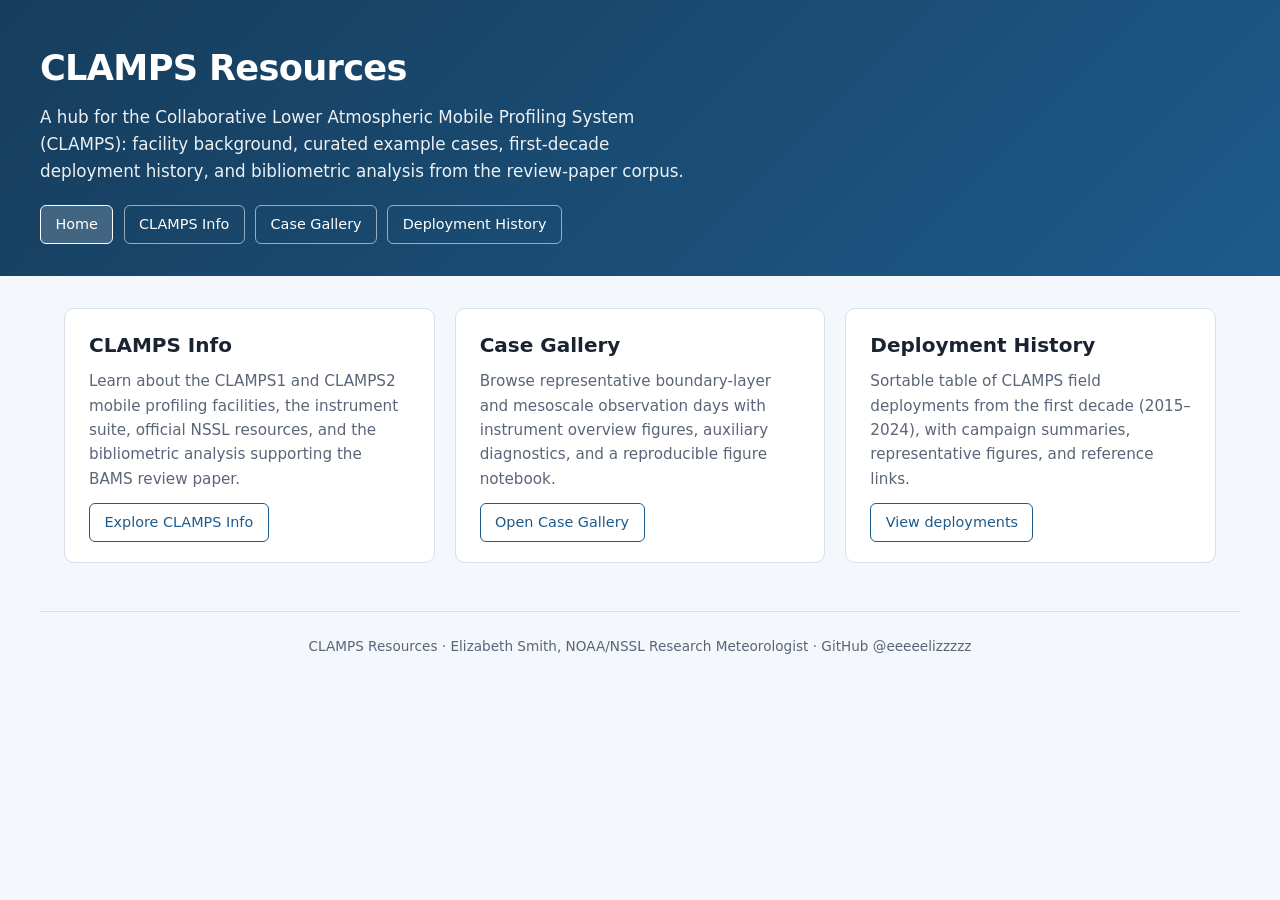
==== commit ce9135f2: "Restructure site as CLAMPS Resources with deployment history pages. Add a four-section hub (CLAMPS I" ====
--- a/index.html
+++ b/index.html
@@ -3,27 +3,25 @@
 <head>
   <meta charset="utf-8">
   <meta name="viewport" content="width=device-width, initial-scale=1">
-  <title>CLAMPS Case Gallery &amp; Bibliometrics</title>
-  <meta name="description" content="CLAMPS example cases, figure reproduction notebooks, and review-paper bibliometric analysis.">
+  <title>CLAMPS Resources</title>
+  <meta name="description" content="CLAMPS facility information, example case gallery, deployment history, and bibliometric analysis.">
   <base href="./">
   <link rel="stylesheet" href="css/style.css">
 </head>
 <body>
   <header class="site-header">
     <div class="site-header__inner">
-      <h1>CLAMPS resources</h1>
+      <h1>CLAMPS Resources</h1>
       <p>
-        Example boundary-layer and mesoscale cases from the Collaborative Lower
-        Atmospheric Mobile Profiling System (CLAMPS), plus bibliometric analysis
-        from the CLAMPS facility review corpus.
+        A hub for the Collaborative Lower Atmospheric Mobile Profiling System (CLAMPS):
+        facility background, curated example cases, first-decade deployment history,
+        and bibliometric analysis from the review-paper corpus.
       </p>
       <div class="header-actions">
         <a href="index.html" class="header-link header-link--active" aria-current="page">Home</a>
-        <a href="case-table.html" class="header-link">Case Table</a>
-        <a href="gallery.html" class="header-link">Full Gallery</a>
-        <a href="case_reproduce/index.html" class="header-link">Figure notebook</a>
-        <a href="bibliometrics/index.html" class="header-link">Bibliometrics</a>
-        <a href="https://github.com/eeeeelizzzzz/CLAMPS_CaseGallery" class="header-link" target="_blank" rel="noopener noreferrer">Documentation</a>
+        <a href="clamps-info.html" class="header-link">CLAMPS Info</a>
+        <a href="case-gallery.html" class="header-link">Case Gallery</a>
+        <a href="deployments.html" class="header-link">Deployment History</a>
       </div>
     </div>
   </header>
@@ -31,36 +29,39 @@
   <main>
     <div class="hub-grid">
       <section class="hub-card content-section">
-        <h2>Example cases</h2>
+        <h2>CLAMPS Info</h2>
         <p>
-          Browse instrument overview figures for representative CLAMPS observation
-          days — boundary-layer regimes, mesoscale features, and campaign contexts
-          from CLAMPS1 and CLAMPS2 deployments.
+          Learn about the CLAMPS1 and CLAMPS2 mobile profiling facilities, the
+          instrument suite, official NSSL resources, and the bibliometric analysis
+          supporting the BAMS review paper.
         </p>
-        <ul class="hub-links">
-          <li><a href="case-table.html">Case table</a> — sortable list of all cases</li>
-          <li><a href="gallery.html">Full gallery</a> — searchable cards with preview figures</li>
-          <li><a href="case_reproduce/index.html">Figure notebook</a> — reproduce a gallery figure in Binder</li>
-        </ul>
+        <p><a href="clamps-info.html" class="doc-button">Explore CLAMPS Info</a></p>
       </section>
 
       <section class="hub-card content-section">
-        <h2>Review bibliometrics</h2>
+        <h2>Case Gallery</h2>
         <p>
-          Reproducible bibliometric analysis for the CLAMPS mobile profiling
-          facility review: a <strong>726-work corpus</strong> (570 articles,
-          20 reports, 107 datasets, 29 theses), summary figures, tables, and
-          a Binder notebook for the full pipeline.
+          Browse representative boundary-layer and mesoscale observation days with
+          instrument overview figures, auxiliary diagnostics, and a reproducible
+          figure notebook.
         </p>
-        <ul class="hub-links">
-          <li><a href="bibliometrics/index.html">Bibliometrics overview</a> — corpus figures and summary tables</li>
-        </ul>
+        <p><a href="case-gallery.html" class="doc-button">Open Case Gallery</a></p>
+      </section>
+
+      <section class="hub-card content-section">
+        <h2>Deployment History</h2>
+        <p>
+          Sortable table of CLAMPS field deployments from the first decade
+          (2015–2024), with campaign summaries, representative figures, and
+          reference links.
+        </p>
+        <p><a href="deployments.html" class="doc-button">View deployments</a></p>
       </section>
     </div>
   </main>
 
   <footer class="site-footer">
-    CLAMPS Case Gallery &amp; Bibliometrics &middot; Elizabeth Smith, NOAA/NSSL Research Meteorologist &middot; GitHub <a href="https://github.com/eeeeelizzzzz">@eeeeelizzzzz</a>
+    CLAMPS Resources &middot; Elizabeth Smith, NOAA/NSSL Research Meteorologist &middot; GitHub <a href="https://github.com/eeeeelizzzzz">@eeeeelizzzzz</a>
   </footer>
 </body>
 </html>
--- a/css/style.css
+++ b/css/style.css
@@ -401,6 +401,66 @@
   color: var(--text-muted);
 }
 
+.case-nav {
+  display: grid;
+  grid-template-columns: 1fr 1fr;
+  gap: 1rem;
+  margin-bottom: 1.5rem;
+}
+
+.case-nav:last-child {
+  margin-bottom: 0;
+  margin-top: 2rem;
+}
+
+.case-nav__link {
+  display: flex;
+  flex-direction: column;
+  gap: 0.2rem;
+  padding: 0.85rem 1rem;
+  border: 1px solid var(--border);
+  border-radius: var(--radius);
+  background: var(--surface);
+  color: var(--text);
+  text-decoration: none;
+  box-shadow: var(--shadow);
+}
+
+.case-nav__link:hover {
+  border-color: var(--accent);
+  background: var(--accent-light);
+  text-decoration: none;
+}
+
+.case-nav__link--next {
+  grid-column: 2;
+  text-align: right;
+  align-items: flex-end;
+}
+
+.case-nav__direction {
+  font-size: 0.8rem;
+  font-weight: 600;
+  color: var(--accent);
+  text-transform: uppercase;
+  letter-spacing: 0.03em;
+}
+
+.case-nav__title {
+  font-size: 0.95rem;
+  font-weight: 600;
+  line-height: 1.35;
+}
+
+.case-nav__meta {
+  font-size: 0.82rem;
+  color: var(--text-muted);
+}
+
+.case-nav__spacer {
+  display: block;
+}
+
 .back-link {
   display: inline-flex;
   align-items: center;
@@ -418,6 +478,12 @@
   box-shadow: var(--shadow);
   overflow: hidden;
   margin-bottom: 2rem;
+  scroll-margin-top: 1.5rem;
+}
+
+.figure-panel:target {
+  border-color: var(--accent);
+  box-shadow: 0 0 0 3px var(--accent-light), var(--shadow);
 }
 
 .figure-panel__header {
@@ -437,6 +503,29 @@
   width: 100%;
   height: auto;
   display: block;
+  max-width: 1846px;
+  margin: 0 auto;
+}
+
+.figure-panel__caption {
+  padding: 0.85rem 1.25rem 1rem;
+  border-top: 1px solid var(--border);
+  font-size: 0.9rem;
+  color: var(--text-muted);
+  line-height: 1.55;
+  background: #fafbfd;
+}
+
+.figure-panel__caption p {
+  margin: 0;
+}
+
+.figure-panel__caption .katex {
+  font-size: 1em;
+}
+
+.case-figures--auxiliary {
+  margin-top: 0.25rem;
 }
 
 .content-section {
@@ -471,6 +560,13 @@
 
 .content-section li + li {
   margin-top: 0.5rem;
+}
+
+a.figure-ref {
+  font-weight: 500;
+  text-decoration: underline;
+  text-decoration-style: dotted;
+  text-underline-offset: 0.15em;
 }
 
 .content-section .katex {
@@ -506,6 +602,131 @@
 
 .hub-links li + li {
   margin-top: 0.45rem;
+}
+
+.facility-grid {
+  display: grid;
+  grid-template-columns: repeat(auto-fit, minmax(min(100%, 280px), 1fr));
+  gap: 1.25rem;
+  margin-bottom: 1.5rem;
+}
+
+.facility-card {
+  margin: 0;
+  background: var(--surface);
+  border: 1px solid var(--border);
+  border-radius: var(--radius);
+  box-shadow: var(--shadow);
+  overflow: hidden;
+}
+
+.facility-card img {
+  display: block;
+  width: 100%;
+  height: 220px;
+  object-fit: cover;
+}
+
+.facility-card figcaption {
+  padding: 1rem 1.1rem;
+  font-size: 0.95rem;
+  color: var(--text-muted);
+  line-height: 1.5;
+}
+
+.action-grid {
+  display: grid;
+  grid-template-columns: repeat(auto-fit, minmax(min(100%, 220px), 1fr));
+  gap: 1rem;
+  margin: 1.25rem 0 0;
+}
+
+.action-card {
+  display: flex;
+  flex-direction: column;
+  gap: 0.35rem;
+  padding: 1.1rem 1.15rem;
+  background: var(--surface);
+  border: 1px solid var(--border);
+  border-radius: var(--radius);
+  box-shadow: var(--shadow);
+  color: var(--text);
+  text-decoration: none;
+  text-align: left;
+  transition: border-color 0.15s ease, box-shadow 0.15s ease;
+}
+
+.action-card:hover {
+  border-color: var(--accent);
+  box-shadow: 0 4px 16px rgba(26, 35, 50, 0.1);
+  text-decoration: none;
+}
+
+.action-card--button {
+  cursor: pointer;
+  font: inherit;
+  width: 100%;
+}
+
+.action-card__title {
+  font-weight: 600;
+  color: var(--accent);
+}
+
+.action-card__desc {
+  font-size: 0.92rem;
+  color: var(--text-muted);
+}
+
+.deployment-full-name {
+  margin: 0.35rem 0 0;
+  color: var(--text-muted);
+  font-size: 1.05rem;
+}
+
+.deployment-hero {
+  margin-top: 1.5rem;
+}
+
+.deployment-photos {
+  display: grid;
+  gap: 1.25rem;
+}
+
+.deployment-photo {
+  margin: 0;
+  background: var(--surface);
+  border: 1px solid var(--border);
+  border-radius: var(--radius);
+  box-shadow: var(--shadow);
+  overflow: hidden;
+}
+
+.deployment-photo__body {
+  background: #eef2f7;
+}
+
+.deployment-photo__body img {
+  display: block;
+  width: 100%;
+  height: auto;
+}
+
+.deployment-photo figcaption {
+  padding: 0.9rem 1.1rem;
+  font-size: 0.95rem;
+  color: var(--text-muted);
+  line-height: 1.55;
+}
+
+.deployment-subprojects {
+  min-width: 720px;
+}
+
+.deployment-subprojects td:last-child {
+  font-size: 0.92rem;
+  color: var(--text-muted);
+  max-width: 18rem;
 }
 
 .placeholder-note {
@@ -563,4 +784,14 @@
   .case-table {
     min-width: 640px;
   }
-}
+
+  .case-nav {
+    grid-template-columns: 1fr;
+  }
+
+  .case-nav__link--next {
+    grid-column: 1;
+    text-align: left;
+    align-items: flex-start;
+  }
+}
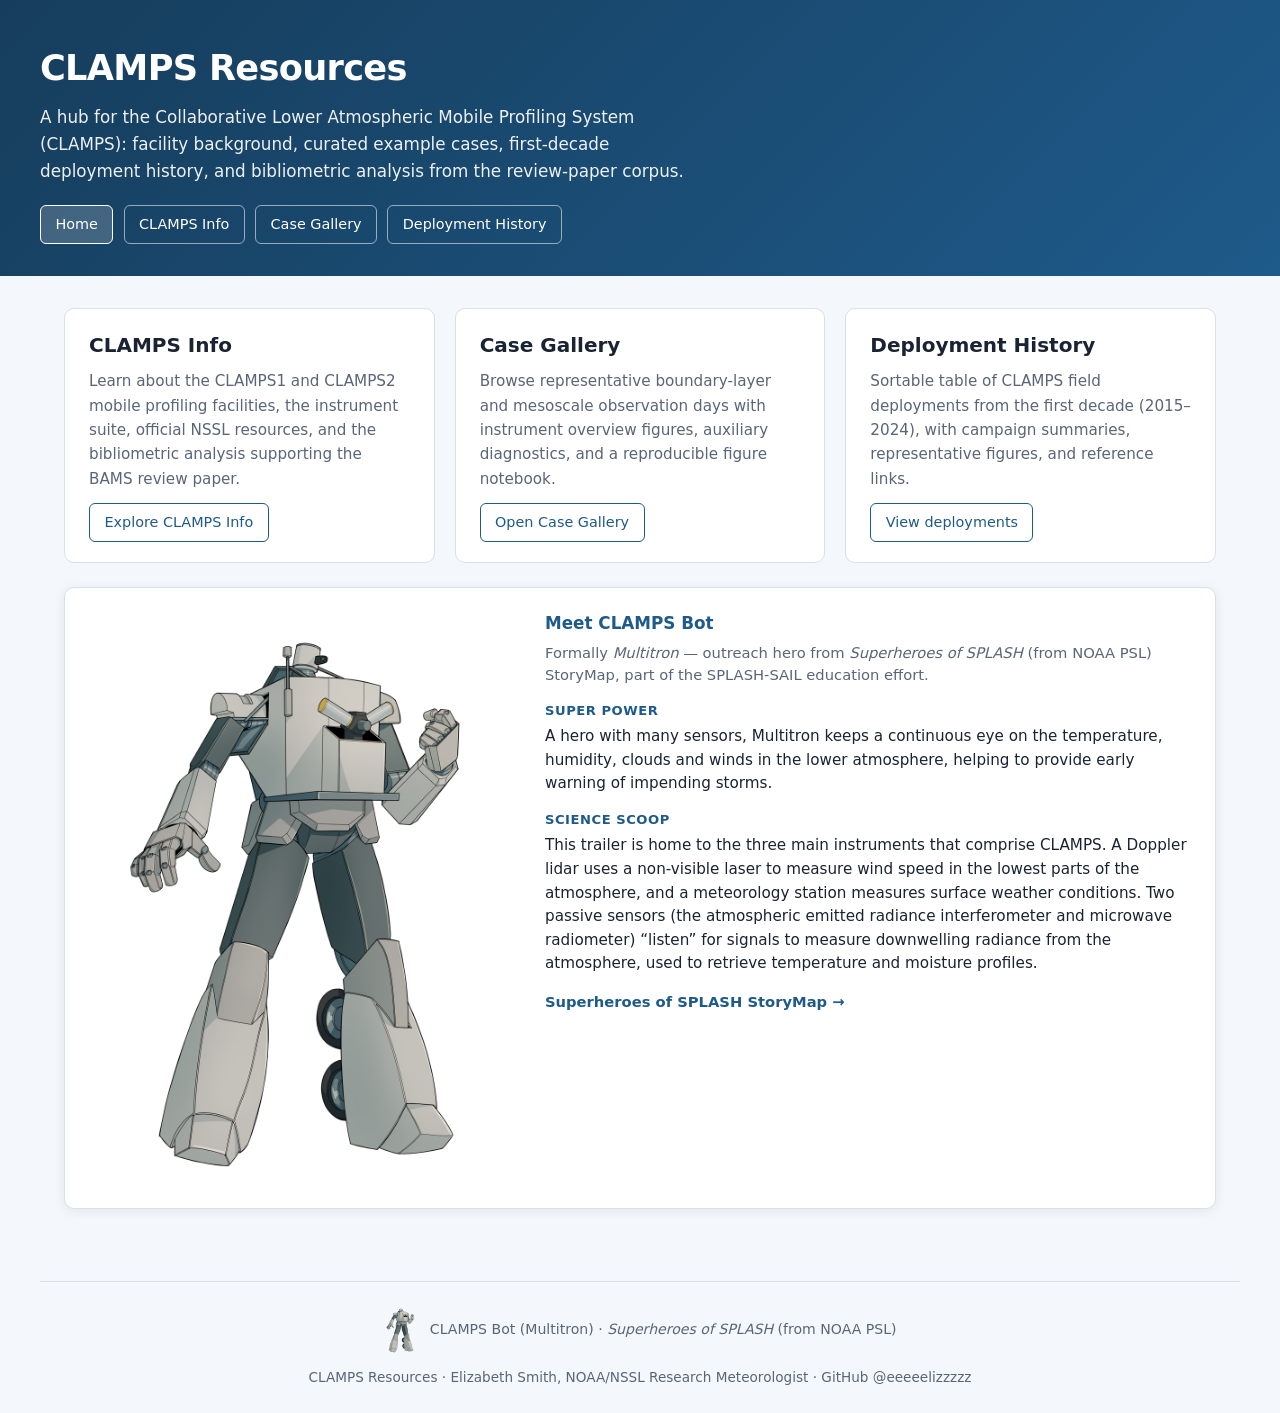
==== commit 10e8e85f: "Add CLAMPS Bot outreach across site and refine CLAMPS Info copy. Introduce Multitron mascot cards an" ====
--- a/index.html
+++ b/index.html
@@ -58,10 +58,14 @@
         <p><a href="deployments.html" class="doc-button">View deployments</a></p>
       </section>
     </div>
+
+    <div data-clamps-bot-mount data-clamps-bot="full"></div>
   </main>
 
   <footer class="site-footer">
     CLAMPS Resources &middot; Elizabeth Smith, NOAA/NSSL Research Meteorologist &middot; GitHub <a href="https://github.com/eeeeelizzzzz">@eeeeelizzzzz</a>
   </footer>
+
+  <script type="module" src="js/clamps-bot-site.js"></script>
 </body>
 </html>
--- a/css/style.css
+++ b/css/style.css
@@ -623,8 +623,7 @@
 .facility-card img {
   display: block;
   width: 100%;
-  height: 220px;
-  object-fit: cover;
+  height: auto;
 }
 
 .facility-card figcaption {
@@ -632,6 +631,142 @@
   font-size: 0.95rem;
   color: var(--text-muted);
   line-height: 1.5;
+}
+
+.facility-feature {
+  margin: 1.5rem auto 0;
+  max-width: min(100%, 420px);
+  text-align: center;
+}
+
+.facility-feature img {
+  display: block;
+  width: 100%;
+  height: auto;
+  margin: 0 auto;
+  border: 1px solid var(--border);
+  border-radius: var(--radius);
+  box-shadow: var(--shadow);
+}
+
+.facility-feature figcaption {
+  margin-top: 0.75rem;
+  font-size: 0.9rem;
+  color: var(--text-muted);
+  line-height: 1.5;
+}
+
+.clamps-bot-aside {
+  margin: 1.5rem 0;
+}
+
+.clamps-bot-aside__panel {
+  display: flex;
+  align-items: flex-start;
+  gap: 1.25rem;
+  padding: 1.1rem 1.25rem;
+  background: var(--surface);
+  border: 1px solid var(--border);
+  border-radius: var(--radius);
+  box-shadow: var(--shadow);
+}
+
+.clamps-bot-aside__img {
+  flex-shrink: 0;
+  width: 27rem;
+  height: auto;
+  border-radius: calc(var(--radius) - 2px);
+}
+
+.clamps-bot-aside__title {
+  display: block;
+  margin-bottom: 0.35rem;
+  color: var(--accent);
+  font-size: 1.05rem;
+}
+
+.clamps-bot-aside__formal {
+  margin: 0 0 0.85rem;
+  font-size: 0.92rem;
+  color: var(--text-muted);
+  line-height: 1.5;
+}
+
+.clamps-bot-aside__lead {
+  margin: 0 0 0.75rem;
+  font-size: 0.95rem;
+  color: var(--text);
+  line-height: 1.55;
+}
+
+.clamps-bot-aside__facts {
+  margin: 0 0 0.85rem;
+}
+
+.clamps-bot-aside__facts > div + div {
+  margin-top: 0.85rem;
+}
+
+.clamps-bot-aside__facts dt {
+  margin: 0 0 0.25rem;
+  font-size: 0.82rem;
+  font-weight: 600;
+  letter-spacing: 0.04em;
+  text-transform: uppercase;
+  color: var(--accent);
+}
+
+.clamps-bot-aside__facts dd {
+  margin: 0;
+  font-size: 0.95rem;
+  color: var(--text);
+  line-height: 1.55;
+}
+
+.clamps-bot-aside__storymap {
+  font-size: 0.92rem;
+  font-weight: 600;
+}
+
+.clamps-bot-aside--compact .clamps-bot-aside__img {
+  width: 9rem;
+}
+
+.clamps-bot-aside--compact .clamps-bot-aside__formal {
+  margin-bottom: 0.55rem;
+}
+
+.clamps-bot-aside:not(.clamps-bot-aside--compact) .clamps-bot-aside__panel {
+  gap: 1.5rem;
+  padding: 1.35rem 1.5rem;
+}
+
+.clamps-bot-footer {
+  display: flex;
+  align-items: center;
+  justify-content: center;
+  gap: 0.65rem;
+  margin: 0 0 0.85rem;
+  font-size: 0.88rem;
+  color: var(--text-muted);
+  line-height: 1.4;
+}
+
+.clamps-bot-footer img {
+  width: 2.25rem;
+  height: auto;
+}
+
+@media (max-width: 540px) {
+  .clamps-bot-aside__panel {
+    flex-direction: column;
+    align-items: center;
+    text-align: center;
+  }
+
+  .clamps-bot-aside:not(.clamps-bot-aside--compact) .clamps-bot-aside__img {
+    width: 22.5rem;
+  }
 }
 
 .action-grid {
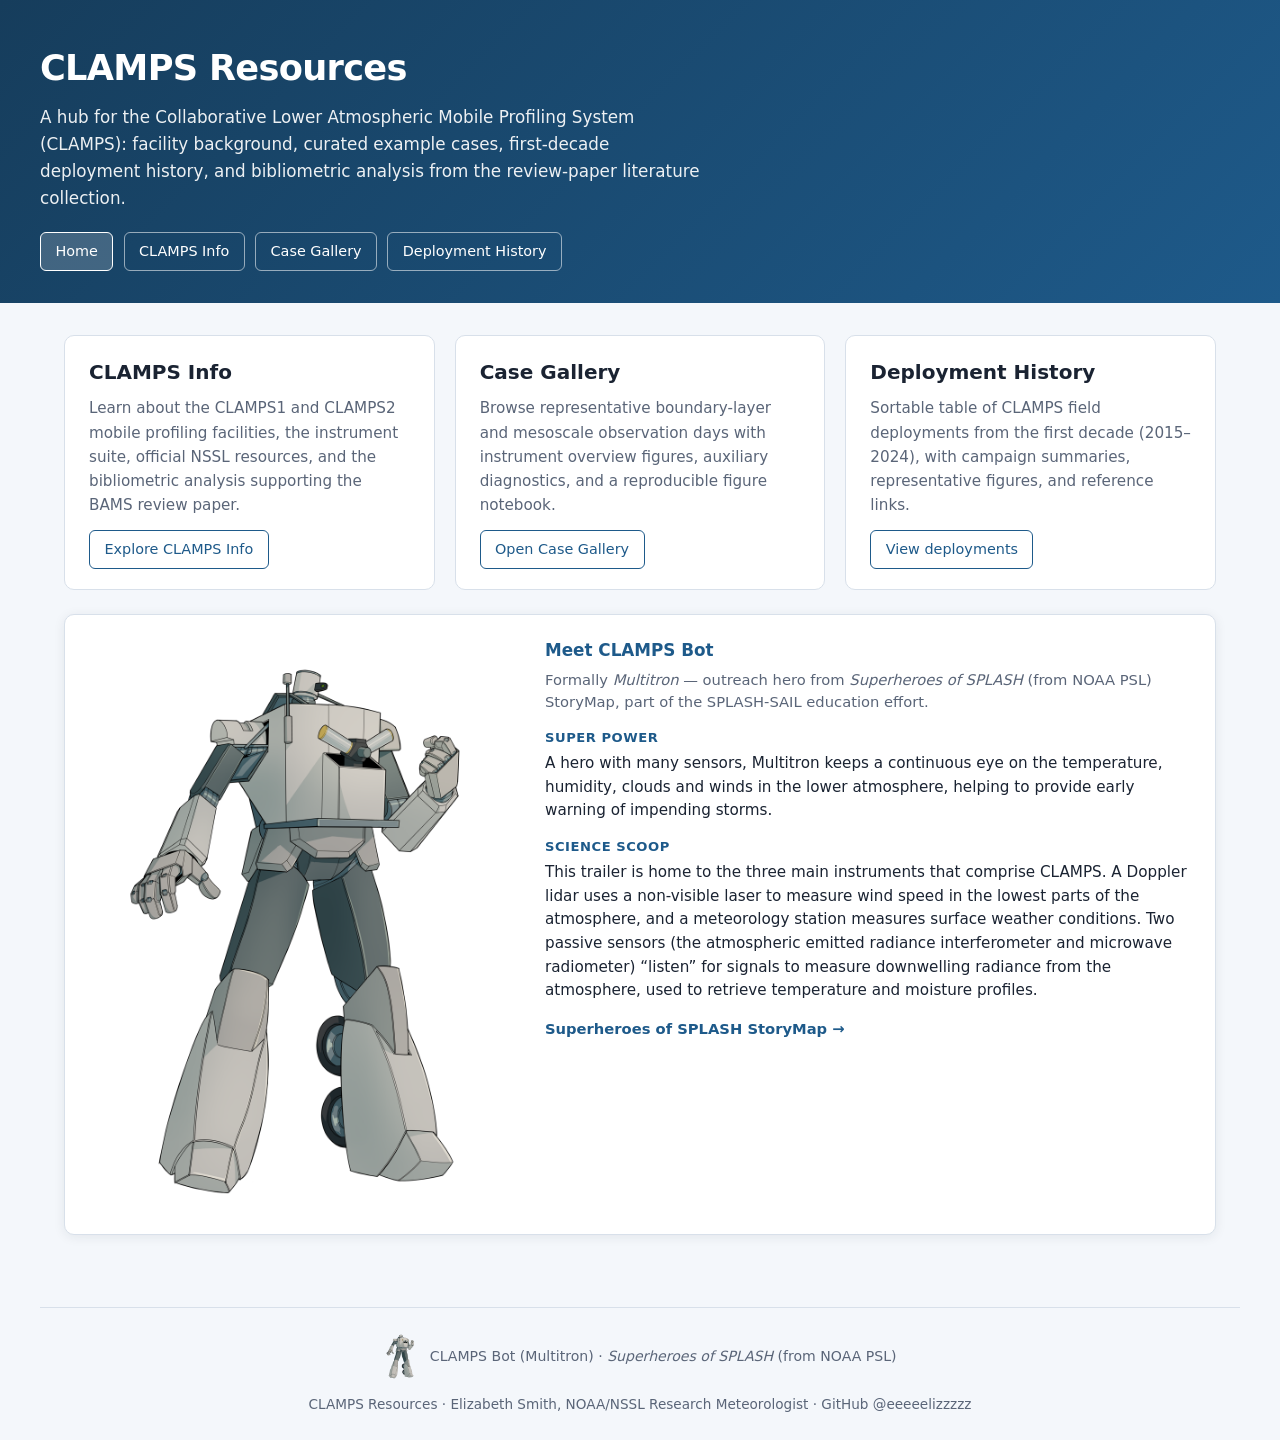
==== commit 4f841d33: "Rename user-facing corpus wording to collection across site and bibliometrics. Align public copy wit" ====
--- a/index.html
+++ b/index.html
@@ -15,7 +15,7 @@
       <p>
         A hub for the Collaborative Lower Atmospheric Mobile Profiling System (CLAMPS):
         facility background, curated example cases, first-decade deployment history,
-        and bibliometric analysis from the review-paper corpus.
+        and bibliometric analysis from the review-paper literature collection.
       </p>
       <div class="header-actions">
         <a href="index.html" class="header-link header-link--active" aria-current="page">Home</a>
--- a/css/style.css
+++ b/css/style.css
@@ -660,7 +660,8 @@
   margin: 1.5rem 0;
 }
 
-.clamps-bot-aside__panel {
+.clamps-bot-aside__panel,
+.facility-aside__panel {
   display: flex;
   align-items: flex-start;
   gap: 1.25rem;
@@ -736,9 +737,75 @@
   margin-bottom: 0.55rem;
 }
 
-.clamps-bot-aside:not(.clamps-bot-aside--compact) .clamps-bot-aside__panel {
+.clamps-bot-aside:not(.clamps-bot-aside--compact) .clamps-bot-aside__panel,
+.facility-aside__panel {
   gap: 1.5rem;
   padding: 1.35rem 1.5rem;
+}
+
+.clamps-bot-aside__body,
+.facility-aside__body {
+  flex: 1;
+  min-width: 0;
+}
+
+.facility-aside {
+  margin: 1.5rem 0;
+}
+
+.facility-aside--media-right .facility-aside__media {
+  flex-shrink: 0;
+  width: min(100%, 29.7rem);
+  margin: 0;
+  text-align: center;
+}
+
+.facility-aside--media-right .facility-aside__media img {
+  display: block;
+  width: 100%;
+  height: auto;
+  border: 1px solid var(--border);
+  border-radius: calc(var(--radius) - 2px);
+  box-shadow: var(--shadow);
+}
+
+.facility-aside--media-right .facility-aside__media figcaption {
+  margin-top: 0.75rem;
+  font-size: 0.9rem;
+  color: var(--text-muted);
+  line-height: 1.5;
+}
+
+.facility-aside--media-right .facility-aside__body h2 {
+  margin: 0 0 0.5rem;
+  font-size: 1.1rem;
+}
+
+.facility-aside--media-right .facility-aside__body h3 {
+  margin: 1rem 0 0.5rem;
+  font-size: 1rem;
+}
+
+.facility-aside--media-right .facility-aside__body p {
+  margin: 0;
+  color: var(--text-muted);
+  font-size: 0.95rem;
+  line-height: 1.55;
+}
+
+.facility-aside--media-right .facility-aside__body p + p {
+  margin-top: 0.75rem;
+}
+
+.facility-aside--media-right .facility-aside__body ul {
+  margin: 0;
+  padding-left: 1.25rem;
+  color: var(--text-muted);
+  font-size: 0.95rem;
+}
+
+.facility-aside--media-right .facility-aside__body li + li {
+  margin-top: 0.5rem;
 }
 
 .clamps-bot-footer {
@@ -758,7 +825,8 @@
 }
 
 @media (max-width: 540px) {
-  .clamps-bot-aside__panel {
+  .clamps-bot-aside__panel,
+  .facility-aside__panel {
     flex-direction: column;
     align-items: center;
     text-align: center;
@@ -766,6 +834,11 @@
 
   .clamps-bot-aside:not(.clamps-bot-aside--compact) .clamps-bot-aside__img {
     width: 22.5rem;
+  }
+
+  .facility-aside--media-right .facility-aside__body {
+    text-align: left;
+    width: 100%;
   }
 }
 
